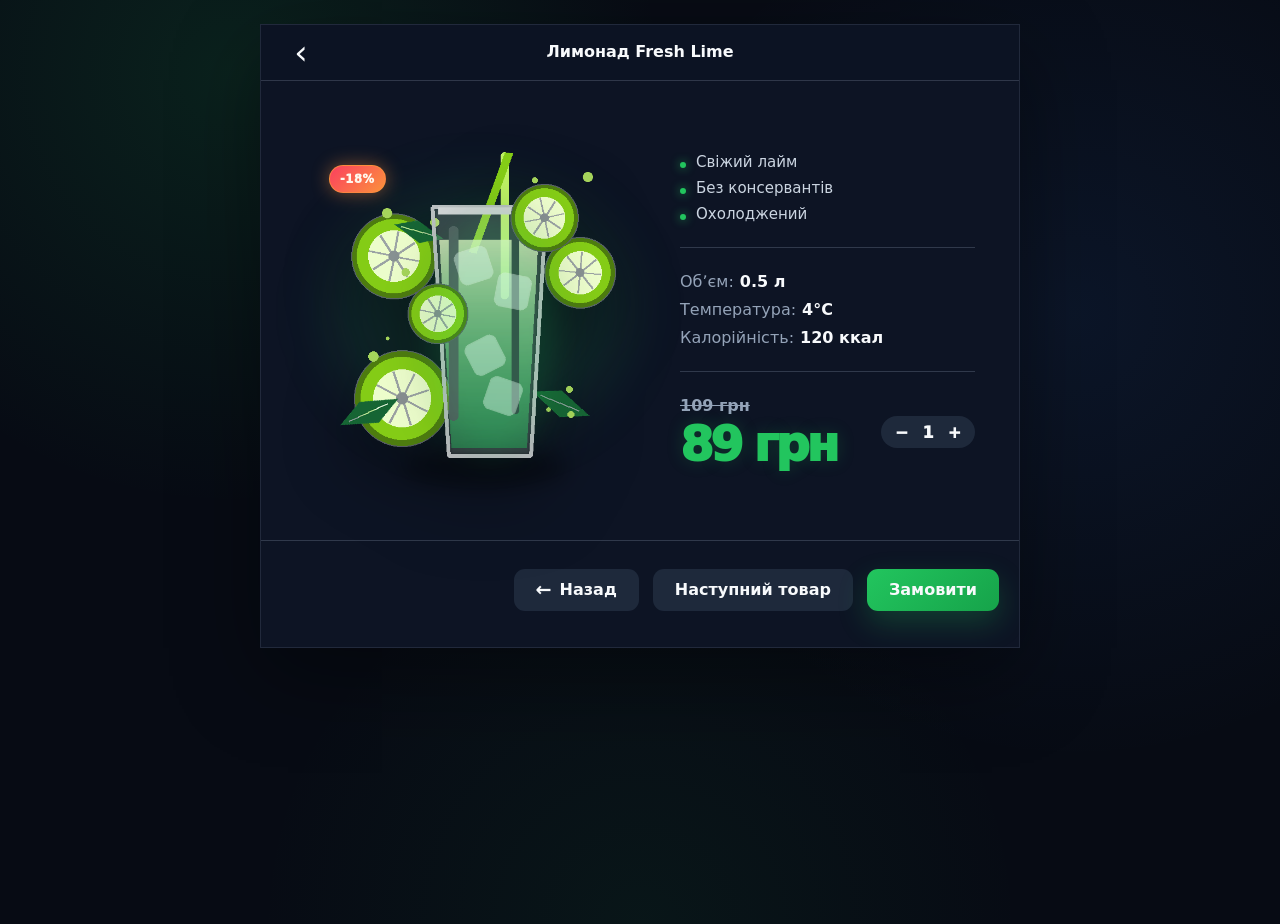
==== cart.html @ 0aabecd1 "[main] chenge struct" ====
<!DOCTYPE html>
<html lang="uk">
<head>
  <meta charset="UTF-8" />
  <meta name="viewport" content="width=device-width, initial-scale=1.0" />
  <title>DrinkUp — товар</title>
  <link rel="stylesheet" href="style.css" />
  <script src="script.js" defer></script>
</head>
<body data-page="product">
  <div class="app-frame product-frame">
    <header class="top-panel">
      <a class="icon-back" href="catalog.html" aria-label="Повернутися до каталогу">‹</a>
      <strong id="productTitle">Лимонад Fresh Lime</strong>
    </header>

    <main class="product-main">
      <section class="product-content">
        <div class="product-visual" id="productVisual" aria-label="Зображення напою"></div>

        <div class="product-info">
          <ul class="feature-list" id="featureList"></ul>

          <div class="separator"></div>

          <dl class="details-list" id="detailsList"></dl>

          <div class="separator"></div>

          <div class="product-buy-row">
            <div class="product-price-box" id="productPriceBox">
              <p class="price" id="productPrice">89 грн</p>
            </div>

            <div class="quantity" aria-label="Кількість товару">
              <button class="quantity-btn" type="button" data-qty="minus" aria-label="Зменшити кількість">−</button>
              <span id="quantityValue">1</span>
              <button class="quantity-btn" type="button" data-qty="plus" aria-label="Збільшити кількість">+</button>
            </div>
          </div>
        </div>
      </section>
    </main>

    <footer class="bottom-actions">
      <a class="btn btn-secondary" href="catalog.html"><span class="arrow-left">←</span> Назад</a>
      <button class="btn btn-secondary" type="button" id="nextProductBtn">Наступний товар</button>
      <button class="btn btn-primary" type="button" id="orderBtn">Замовити</button>
    </footer>
  </div>
</body>
</html>
---- style.css ----
/* =========================================================
   DrinkUp UI
   HTML5 + CSS3 + Vanilla JS
   Темна тема з неоново-зеленими акцентами
   ========================================================= */

:root {
  --bg: #0d1424;
  --bg-deep: #070b14;
  --panel: #0f172a;
  --panel-2: #101a2e;
  --panel-soft: #1e293b;
  --panel-muted: #263241;
  --line: rgba(148, 163, 184, 0.26);
  --line-strong: rgba(203, 213, 225, 0.38);
  --text: #f8fafc;
  --muted: #cbd5e1;
  --muted-2: #94a3b8;
  --green: #22c55e;
  --green-dark: #16a34a;
  --green-soft: rgba(34, 197, 94, 0.18);
  --orange: #fb923c;
  --red: #fb3f5f;
  --danger: #fb7185;
  --shadow: 0 28px 80px rgba(0, 0, 0, 0.38);
  --radius-sm: 10px;
  --radius-md: 14px;
  --radius-lg: 22px;
}

* {
  box-sizing: border-box;
}

html {
  scroll-behavior: smooth;
}

body {
  margin: 0;
  min-height: 100vh;
  color: var(--text);
  font-family: Inter, ui-sans-serif, system-ui, -apple-system, BlinkMacSystemFont, "Segoe UI", sans-serif;
  background:
    radial-gradient(circle at 18% 8%, rgba(34, 197, 94, 0.12), transparent 27rem),
    radial-gradient(circle at 84% 34%, rgba(59, 130, 246, 0.09), transparent 28rem),
    radial-gradient(circle at 50% 100%, rgba(34, 197, 94, 0.06), transparent 24rem),
    var(--bg-deep);
}

body.modal-open {
  overflow: hidden;
}

a {
  color: inherit;
  text-decoration: none;
}

button,
input {
  font: inherit;
}

button,
a,
input,
label {
  -webkit-tap-highlight-color: transparent;
}

button {
  cursor: pointer;
}

.app-frame {
  width: min(100%, 860px);
  min-height: 100vh;
  margin: 0 auto;
  overflow: hidden;
  background: var(--bg);
  box-shadow: var(--shadow);
}

.product-frame,
.checkout-frame {
  width: min(100%, 760px);
  display: flex;
  flex-direction: column;
}

.catalog-frame {
  width: min(100%, 1060px);
}

/* =========================================================
   Header / Navigation
   ========================================================= */

.site-header,
.top-panel {
  min-height: 56px;
  display: flex;
  align-items: center;
  border-bottom: 1px solid var(--line);
  background: rgba(13, 20, 36, 0.94);
  backdrop-filter: blur(14px);
}

.site-header {
  position: sticky;
  top: 0;
  z-index: 20;
  justify-content: space-between;
  padding: 0 28px;
}

.logo {
  display: inline-flex;
  align-items: center;
  gap: 7px;
  font-weight: 900;
  letter-spacing: -0.04em;
}

.logo-mark {
  width: 10px;
  height: 10px;
  border-radius: 3px;
  background: var(--green);
  box-shadow: 0 0 16px rgba(34, 197, 94, 0.95);
}

.site-nav {
  display: flex;
  align-items: center;
  gap: 32px;
  color: var(--muted);
  font-size: 0.9rem;
}

.site-nav a {
  position: relative;
  transition: color 0.2s ease;
}

.site-nav a::after {
  content: "";
  position: absolute;
  left: 0;
  right: 0;
  bottom: -8px;
  height: 2px;
  transform: scaleX(0);
  transform-origin: center;
  border-radius: 999px;
  background: var(--green);
  box-shadow: 0 0 12px rgba(34, 197, 94, 0.8);
  transition: transform 0.2s ease;
}

.site-nav a:hover,
.site-nav a.is-active {
  color: var(--text);
}

.site-nav a:hover::after,
.site-nav a.is-active::after {
  transform: scaleX(1);
}

.burger {
  width: 36px;
  height: 36px;
  display: none;
  flex-direction: column;
  align-items: center;
  justify-content: center;
  gap: 5px;
  padding: 0;
  border: 0;
  color: var(--text);
  background: transparent;
}

.burger span {
  width: 21px;
  height: 2px;
  border-radius: 999px;
  background: var(--text);
}

.top-panel {
  position: relative;
  justify-content: center;
  padding: 0 62px;
}

.top-panel strong {
  overflow: hidden;
  max-width: 100%;
  font-size: 1rem;
  line-height: 1.3;
  text-align: center;
  text-overflow: ellipsis;
  white-space: nowrap;
}

.icon-back {
  position: absolute;
  left: 22px;
  top: 50%;
  width: 36px;
  height: 36px;
  display: grid;
  place-items: center;
  transform: translateY(-50%);
  border-radius: var(--radius-sm);
  color: var(--text);
  font-size: 2.1rem;
  line-height: 1;
  transition: color 0.2s ease, background 0.2s ease;
}

.icon-back:hover {
  color: var(--green);
  background: var(--panel-soft);
}

.back-inline {
  display: inline-flex;
  align-items: center;
  margin-bottom: 18px;
  color: var(--muted);
  font-weight: 800;
  transition: color 0.2s ease;
}

.back-inline:hover {
  color: var(--green);
}

/* =========================================================
   Buttons
   ========================================================= */

.btn {
  min-height: 42px;
  display: inline-flex;
  align-items: center;
  justify-content: center;
  gap: 8px;
  padding: 0 22px;
  border: 0;
  border-radius: 11px;
  font-weight: 900;
  line-height: 1;
  transition: transform 0.2s ease, box-shadow 0.2s ease, background 0.2s ease;
}

.btn:hover {
  transform: translateY(-1px);
}

.btn-primary {
  color: #f8fafc;
  background: linear-gradient(135deg, var(--green), var(--green-dark));
  box-shadow: 0 12px 30px rgba(34, 197, 94, 0.24);
}

.btn-primary:hover {
  box-shadow: 0 16px 38px rgba(34, 197, 94, 0.36);
}

.btn-secondary {
  color: var(--text);
  background: var(--panel-soft);
}

.btn-secondary:hover {
  background: #2b384a;
}

.arrow-left {
  font-size: 1.2rem;
}

/* =========================================================
   Home
   ========================================================= */

.hero {
  position: relative;
  min-height: 440px;
  display: grid;
  grid-template-columns: minmax(0, 1fr) minmax(250px, 0.95fr);
  align-items: center;
  gap: 12px;
  padding: 58px 44px 38px;
  overflow: hidden;
}

.hero::before,
.hero::after {
  content: "";
  position: absolute;
  border-radius: 50%;
  pointer-events: none;
}

.hero::before {
  right: 52px;
  top: 62px;
  width: 180px;
  height: 180px;
  background: rgba(34, 197, 94, 0.09);
  filter: blur(20px);
}

.hero::after {
  right: -120px;
  bottom: -110px;
  width: 380px;
  height: 230px;
  background: rgba(34, 197, 94, 0.08);
  filter: blur(10px);
}

.hero-copy {
  position: relative;
  z-index: 2;
}

.eyebrow,
.section-kicker {
  display: block;
  margin: 0 0 9px;
  color: var(--green);
  font-size: 0.78rem;
  font-weight: 900;
  letter-spacing: 0.08em;
  text-transform: uppercase;
}

.hero h1,
.catalog-hero h1 {
  margin: 0;
  font-size: clamp(2.2rem, 8vw, 3.55rem);
  line-height: 0.96;
  letter-spacing: -0.08em;
}

.hero h1 {
  max-width: 360px;
}

.hero-text,
.catalog-hero-text {
  color: var(--muted);
  line-height: 1.42;
}

.hero-text {
  max-width: 290px;
  margin: 20px 0 28px;
  font-size: 1.08rem;
}

.hero-actions {
  display: flex;
  align-items: center;
  gap: 12px;
  flex-wrap: wrap;
}

.hero-visual,
.product-visual,
.catalog-card-image {
  position: relative;
  isolation: isolate;
}

.hero-visual {
  min-height: 328px;
}

.drink-png {
  position: absolute;
  z-index: 2;
  display: block;
  object-fit: contain;
  user-select: none;
  pointer-events: none;
  filter: drop-shadow(0 26px 34px rgba(0, 0, 0, 0.4));
}

.hero-drink {
  left: 50%;
  top: 50%;
  width: min(116%, 450px);
  height: min(116%, 450px);
  transform: translate(-50%, -50%);
}

.benefits {
  display: grid;
  grid-template-columns: repeat(3, 1fr);
  border-top: 1px solid var(--line);
  border-bottom: 1px solid var(--line);
}

.benefit-card {
  min-height: 122px;
  display: grid;
  place-items: center;
  align-content: center;
  gap: 9px;
  padding: 18px 12px;
  text-align: center;
}

.benefit-card + .benefit-card {
  border-left: 1px solid var(--line);
}

.benefit-icon {
  display: grid;
  place-items: center;
  width: 42px;
  height: 42px;
  color: var(--green);
  font-size: 1.65rem;
  filter: drop-shadow(0 0 9px rgba(34, 197, 94, 0.35));
}

.benefit-card h2 {
  margin: 0;
  font-size: 0.96rem;
  font-weight: 700;
}

.mini-catalog,
.catalog-section {
  padding: 36px 28px 24px;
}

.section-heading {
  display: flex;
  align-items: flex-end;
  justify-content: space-between;
  gap: 20px;
  margin-bottom: 20px;
}

.section-heading h2 {
  margin: 0;
  font-size: 1.55rem;
  letter-spacing: -0.04em;
}

.section-link {
  color: var(--muted);
  font-weight: 900;
  transition: color 0.2s ease;
}

.section-link:hover {
  color: var(--green);
}

.footer {
  display: flex;
  align-items: flex-end;
  justify-content: space-between;
  gap: 20px;
  padding: 34px 28px 42px;
}

.footer address {
  display: grid;
  gap: 12px;
  color: var(--muted);
  font-style: normal;
  font-size: 0.92rem;
}

.footer address a,
.footer address span {
  position: relative;
  padding-left: 25px;
}

.footer address a:nth-child(1)::before,
.footer address a:nth-child(2)::before,
.footer address span::before {
  position: absolute;
  left: 0;
  top: 0;
  color: var(--green);
}

.footer address a:nth-child(1)::before {
  content: "☎";
}

.footer address a:nth-child(2)::before {
  content: "✉";
}

.footer address span::before {
  content: "⌖";
}

.socials {
  display: flex;
  gap: 9px;
}

.socials a {
  width: 29px;
  height: 29px;
  display: grid;
  place-items: center;
  border-radius: 50%;
  color: #fff;
  font-size: 0.82rem;
  font-weight: 900;
  background: linear-gradient(135deg, #38bdf8, #2563eb);
}

.socials a:nth-child(2) {
  background: linear-gradient(135deg, #60a5fa, #0284c7);
}

.socials a:nth-child(3) {
  background: linear-gradient(135deg, #f97316, #db2777);
}

/* =========================================================
   Catalog
   ========================================================= */

.catalog-main {
  padding-bottom: 30px;
}

.catalog-hero {
  display: grid;
  grid-template-columns: minmax(0, 1fr) 150px;
  align-items: end;
  gap: 24px;
  padding: 44px 32px 30px;
  border-bottom: 1px solid var(--line);
  background:
    radial-gradient(circle at 86% 16%, rgba(34, 197, 94, 0.12), transparent 18rem),
    linear-gradient(180deg, rgba(15, 23, 42, 0.22), rgba(13, 20, 36, 0));
}

.catalog-hero h1 {
  max-width: 620px;
}

.catalog-hero-text {
  max-width: 540px;
  margin: 18px 0 0;
}

.catalog-counter {
  min-height: 116px;
  display: grid;
  place-items: center;
  align-content: center;
  padding: 18px;
  border: 1px solid rgba(34, 197, 94, 0.32);
  border-radius: var(--radius-lg);
  background: linear-gradient(180deg, rgba(34, 197, 94, 0.13), rgba(30, 41, 59, 0.38));
  box-shadow: 0 0 34px rgba(34, 197, 94, 0.08);
}

.catalog-counter span {
  color: var(--green);
  font-size: 2.7rem;
  font-weight: 950;
  line-height: 1;
  letter-spacing: -0.07em;
}

.catalog-counter small {
  color: var(--muted);
  font-weight: 800;
}

.filter-panel {
  display: flex;
  gap: 10px;
  padding: 22px 32px 0;
  overflow-x: auto;
  scrollbar-width: thin;
}

.filter-chip {
  min-height: 38px;
  padding: 0 16px;
  border: 1px solid rgba(148, 163, 184, 0.22);
  border-radius: 999px;
  color: var(--muted);
  background: var(--panel-soft);
  white-space: nowrap;
  transition: color 0.2s ease, border-color 0.2s ease, background 0.2s ease, box-shadow 0.2s ease;
}

.filter-chip:hover,
.filter-chip.is-active {
  color: var(--text);
  border-color: rgba(34, 197, 94, 0.62);
  background: rgba(34, 197, 94, 0.15);
  box-shadow: 0 0 0 4px rgba(34, 197, 94, 0.06);
}

.catalog-heading {
  margin-top: 8px;
}

.catalog-grid {
  display: grid;
  grid-template-columns: repeat(3, minmax(0, 1fr));
  gap: 16px;
}

.catalog-grid.full {
  grid-template-columns: repeat(4, minmax(0, 1fr));
}

.product-card {
  position: relative;
  min-height: 292px;
  display: flex;
  flex-direction: column;
  overflow: hidden;
  border: 1px solid var(--line);
  border-radius: 20px;
  background:
    radial-gradient(circle at 50% 10%, rgba(34, 197, 94, 0.1), transparent 7rem),
    linear-gradient(180deg, rgba(30, 41, 59, 0.78), rgba(15, 23, 42, 0.7));
  transition: transform 0.2s ease, border-color 0.2s ease, box-shadow 0.2s ease;
}

.product-card:hover {
  transform: translateY(-3px);
  border-color: rgba(34, 197, 94, 0.42);
  box-shadow: 0 18px 40px rgba(0, 0, 0, 0.2), 0 0 24px rgba(34, 197, 94, 0.08);
}

.product-card-image {
  min-height: 142px;
  margin: 10px 10px 0;
  border-radius: 18px;
  background:
    radial-gradient(circle at 50% 45%, rgba(255, 255, 255, 0.11), transparent 4.5rem),
    rgba(13, 20, 36, 0.42);
}

.product-card-image img {
  position: absolute;
  left: 50%;
  top: 50%;
  width: 138px;
  height: 138px;
  object-fit: contain;
  transform: translate(-50%, -50%);
  filter: drop-shadow(0 16px 22px rgba(0, 0, 0, 0.4));
}

.product-card-body {
  flex: 1;
  display: flex;
  flex-direction: column;
  justify-content: space-between;
  gap: 14px;
  padding: 14px;
}

.product-card h3 {
  margin: 0 0 5px;
  font-size: 1rem;
  line-height: 1.18;
  letter-spacing: -0.02em;
}

.product-card p {
  margin: 0;
  color: var(--muted-2);
  font-size: 0.84rem;
  line-height: 1.35;
}

.product-meta-row,
.product-card-footer,
.price-stack,
.old-new-price {
  display: flex;
  align-items: center;
}

.product-meta-row {
  justify-content: space-between;
  gap: 10px;
  margin-top: 10px;
}

.category-pill {
  padding: 5px 9px;
  border: 1px solid rgba(148, 163, 184, 0.22);
  border-radius: 999px;
  color: var(--muted);
  font-size: 0.72rem;
  font-weight: 800;
  background: rgba(15, 23, 42, 0.58);
}

.product-card-footer {
  justify-content: space-between;
  gap: 12px;
}

.price-stack {
  min-height: 38px;
  flex-direction: column;
  align-items: flex-start;
  justify-content: center;
  gap: 2px;
}

.catalog-price {
  color: var(--green);
  font-size: 1.15rem;
  font-weight: 950;
  line-height: 1;
  letter-spacing: -0.04em;
}

.old-price {
  color: var(--muted-2);
  font-size: 0.78rem;
  font-weight: 800;
  text-decoration: line-through;
  opacity: 0.78;
}

.card-action {
  width: 38px;
  height: 38px;
  display: grid;
  place-items: center;
  flex: 0 0 auto;
  border-radius: 12px;
  color: var(--text);
  font-size: 1.2rem;
  font-weight: 900;
  background: linear-gradient(135deg, var(--green), var(--green-dark));
  box-shadow: 0 10px 24px rgba(34, 197, 94, 0.2);
}

.discount-badge {
  position: absolute;
  top: 14px;
  left: 14px;
  z-index: 3;
  min-height: 28px;
  display: inline-flex;
  align-items: center;
  justify-content: center;
  padding: 0 10px;
  border: 1px solid rgba(251, 146, 60, 0.78);
  border-radius: 999px;
  color: #fff7ed;
  font-size: 0.72rem;
  font-weight: 950;
  letter-spacing: 0.05em;
  background: linear-gradient(135deg, var(--red), var(--orange));
  box-shadow: 0 0 18px rgba(251, 146, 60, 0.45);
}

.empty-message {
  margin: 18px 0 0;
  padding: 18px;
  border: 1px solid var(--line);
  border-radius: var(--radius-md);
  color: var(--muted);
  background: rgba(15, 23, 42, 0.55);
}

/* =========================================================
   Product page
   ========================================================= */

.product-main {
  flex: 1;
  display: flex;
  flex-direction: column;
}

.product-content {
  min-height: 460px;
  display: grid;
  grid-template-columns: minmax(260px, 1fr) minmax(230px, 0.85fr);
  gap: 28px;
  align-items: center;
  padding: 34px 44px;
  border-bottom: 1px solid var(--line);
}

.product-visual {
  min-height: 340px;
}

.product-visual::before {
  content: "";
  position: absolute;
  inset: 44px 24px;
  border-radius: 50%;
  background: rgba(34, 197, 94, 0.12);
  filter: blur(28px);
}

.product-drink {
  left: 50%;
  top: 50%;
  width: min(116%, 470px);
  height: min(116%, 470px);
  transform: translate(-50%, -50%);
}

.product-discount-badge {
  position: absolute;
  left: 24px;
  top: 24px;
  z-index: 5;
}

.product-info {
  align-self: stretch;
  display: flex;
  flex-direction: column;
  justify-content: center;
}

.feature-list {
  display: grid;
  gap: 8px;
  margin: 0;
  padding: 0;
  color: var(--muted);
  list-style: none;
}

.feature-list li {
  position: relative;
  padding-left: 16px;
  font-size: 0.94rem;
}

.feature-list li::before {
  content: "";
  position: absolute;
  left: 0;
  top: 0.58em;
  width: 6px;
  height: 6px;
  border-radius: 50%;
  background: var(--green);
  box-shadow: 0 0 10px rgba(34, 197, 94, 0.8);
}

.separator {
  width: 100%;
  height: 1px;
  margin: 24px 0;
  background: var(--line);
}

.details-list {
  display: grid;
  gap: 9px;
  margin: 0;
  color: var(--muted);
}

.details-list div {
  display: flex;
  gap: 6px;
}

.details-list dt,
.details-list dd {
  margin: 0;
}

.details-list dt {
  color: var(--muted-2);
}

.details-list dd {
  color: var(--text);
  font-weight: 900;
}

.product-buy-row,
.summary-row,
.total-row {
  display: flex;
  align-items: center;
  justify-content: space-between;
  gap: 16px;
}

.product-price-box {
  display: grid;
  gap: 5px;
}

.product-old-price {
  color: var(--muted-2);
  font-size: 1rem;
  font-weight: 800;
  text-decoration: line-through;
}

.price {
  margin: 0;
  color: var(--text);
  font-size: clamp(2.05rem, 7vw, 3rem);
  font-weight: 950;
  line-height: 1;
  letter-spacing: -0.07em;
}

.price.is-discounted {
  color: var(--green);
  text-shadow: 0 0 18px rgba(34, 197, 94, 0.18);
}

.quantity {
  min-width: 94px;
  height: 32px;
  display: inline-flex;
  align-items: center;
  justify-content: center;
  gap: 10px;
  padding: 0 8px;
  border-radius: 999px;
  color: var(--text);
  background: var(--panel-soft);
  font-weight: 950;
}

.quantity.small {
  min-width: 86px;
  height: 28px;
  font-size: 0.88rem;
}

.quantity-btn {
  width: 22px;
  height: 22px;
  display: grid;
  place-items: center;
  padding: 0;
  border: 0;
  border-radius: 50%;
  color: var(--text);
  background: transparent;
}

.quantity-btn:hover {
  color: var(--green);
  background: rgba(255, 255, 255, 0.08);
}

.bottom-actions {
  display: flex;
  justify-content: flex-end;
  gap: 14px;
  padding: 28px 20px 36px;
}

/* =========================================================
   Checkout
   ========================================================= */

.checkout-main {
  flex: 1;
  padding: 32px 44px 42px;
}

.order-summary {
  display: grid;
  gap: 16px;
  margin-bottom: 30px;
  padding: 18px;
  border: 1px solid var(--line);
  border-radius: 18px;
  background: rgba(15, 23, 42, 0.56);
}

.muted {
  color: var(--muted-2);
}

.total-row {
  padding-top: 14px;
  border-top: 1px solid var(--line);
  color: var(--muted);
}

.total-row strong {
  color: var(--text);
  font-size: 1.45rem;
}

.checkout-form {
  display: grid;
  gap: 16px;
}

.field {
  display: grid;
  gap: 7px;
  color: var(--muted);
  font-size: 0.92rem;
}

.field input {
  width: 100%;
  height: 44px;
  padding: 0 14px;
  border: 1px solid rgba(203, 213, 225, 0.25);
  border-radius: 11px;
  outline: 0;
  color: var(--text);
  background: var(--panel-soft);
  transition: border-color 0.2s ease, box-shadow 0.2s ease;
}

.field input:focus {
  border-color: rgba(34, 197, 94, 0.72);
  box-shadow: 0 0 0 4px var(--green-soft);
}

.field input.invalid {
  border-color: var(--danger);
  box-shadow: 0 0 0 4px rgba(251, 113, 133, 0.13);
}

.field-error {
  min-height: 16px;
  color: var(--danger);
  font-size: 0.78rem;
}

.payment-fieldset {
  display: grid;
  gap: 10px;
  margin: 12px 0 20px;
  padding: 0;
  border: 0;
  color: var(--muted);
}

.payment-fieldset legend {
  margin-bottom: 8px;
  color: var(--text);
  font-weight: 800;
}

.radio-row {
  display: flex;
  align-items: center;
  gap: 10px;
  cursor: pointer;
}

.radio-row input {
  width: 15px;
  height: 15px;
  accent-color: var(--green);
}

.form-actions {
  display: flex;
  align-items: center;
  justify-content: space-between;
  gap: 16px;
  flex-wrap: wrap;
}

/* =========================================================
   Modal
   ========================================================= */

.modal {
  position: fixed;
  inset: 0;
  z-index: 60;
  display: none;
  place-items: center;
  padding: 20px;
}

.modal.is-open {
  display: grid;
}

.modal-backdrop {
  position: absolute;
  inset: 0;
  background: rgba(2, 6, 23, 0.76);
  backdrop-filter: blur(10px);
}

.modal-card {
  position: relative;
  z-index: 1;
  width: min(100%, 400px);
  display: grid;
  justify-items: center;
  gap: 14px;
  padding: 34px 26px 28px;
  border: 1px solid rgba(34, 197, 94, 0.35);
  border-radius: 24px;
  text-align: center;
  background: linear-gradient(180deg, #101a2e, #0d1424);
  box-shadow: var(--shadow), 0 0 40px rgba(34, 197, 94, 0.14);
}

.modal-icon {
  width: 64px;
  height: 64px;
  display: grid;
  place-items: center;
  border-radius: 50%;
  color: var(--text);
  font-size: 2rem;
  font-weight: 950;
  background: linear-gradient(135deg, var(--green), var(--green-dark));
  box-shadow: 0 0 32px rgba(34, 197, 94, 0.36);
}

.modal-card h2 {
  margin: 0;
  font-size: 1.55rem;
}

.modal-card p {
  margin: 0 0 8px;
  color: var(--muted);
  line-height: 1.45;
}

/* =========================================================
   Responsive
   ========================================================= */

@media (min-width: 1020px) {
  .app-frame {
    min-height: auto;
    margin-top: 24px;
    margin-bottom: 24px;
    border: 1px solid rgba(148, 163, 184, 0.15);
  }
}

@media (max-width: 980px) {
  .catalog-grid.full {
    grid-template-columns: repeat(3, minmax(0, 1fr));
  }
}

@media (max-width: 760px) {
  .app-frame {
    width: 100%;
  }

  .site-header {
    padding: 0 18px;
  }

  .burger {
    display: inline-flex;
  }

  .site-nav {
    position: absolute;
    top: 56px;
    left: 12px;
    right: 12px;
    display: none;
    flex-direction: column;
    align-items: stretch;
    gap: 0;
    padding: 10px;
    border: 1px solid var(--line);
    border-radius: 16px;
    background: #101a2e;
    box-shadow: var(--shadow);
  }

  .site-nav.is-open {
    display: flex;
  }

  .site-nav a {
    padding: 13px 12px;
    border-radius: 11px;
  }

  .site-nav a::after {
    display: none;
  }

  .site-nav a:hover,
  .site-nav a.is-active {
    color: var(--green);
    background: var(--panel-soft);
  }

  .hero {
    min-height: auto;
    grid-template-columns: 1fr;
    padding: 40px 24px 28px;
  }

  .hero-visual {
    min-height: 292px;
    margin-top: 14px;
  }

  .benefits {
    grid-template-columns: 1fr;
  }

  .benefit-card + .benefit-card {
    border-top: 1px solid var(--line);
    border-left: 0;
  }

  .catalog-grid,
  .catalog-grid.full {
    grid-template-columns: repeat(2, minmax(0, 1fr));
  }

  .catalog-hero {
    grid-template-columns: 1fr;
    padding: 34px 22px 26px;
  }

  .catalog-counter {
    width: min(100%, 190px);
    min-height: 96px;
  }

  .filter-panel {
    padding-left: 22px;
    padding-right: 22px;
  }

  .mini-catalog,
  .catalog-section {
    padding-left: 22px;
    padding-right: 22px;
  }

  .footer {
    align-items: flex-start;
    flex-direction: column;
  }

  .product-content {
    grid-template-columns: 1fr;
    gap: 12px;
    padding: 26px 24px;
  }

  .product-visual {
    min-height: 300px;
  }

  .bottom-actions {
    flex-direction: column;
    padding: 22px 20px 28px;
  }

  .bottom-actions .btn,
  .form-actions .btn {
    width: 100%;
  }

  .checkout-main {
    padding: 26px 20px 34px;
  }

  .form-actions {
    flex-direction: column;
  }
}

@media (max-width: 520px) {
  .hero h1,
  .catalog-hero h1 {
    max-width: 320px;
  }

  .hero-actions {
    align-items: stretch;
    flex-direction: column;
  }

  .hero-actions .btn {
    width: 100%;
  }

  .section-heading {
    align-items: flex-start;
    flex-direction: column;
    gap: 10px;
  }

  .catalog-grid,
  .catalog-grid.full {
    grid-template-columns: 1fr;
  }

  .product-card {
    min-height: 270px;
  }

  .product-card-image {
    min-height: 150px;
  }

  .product-buy-row,
  .summary-row,
  .total-row {
    align-items: flex-start;
    flex-direction: column;
  }
}

@media (max-width: 420px) {
  .hero-visual {
    transform: scale(0.92);
    transform-origin: center top;
    margin-bottom: -20px;
  }

  .product-visual {
    transform: scale(0.92);
    transform-origin: center;
  }

  .top-panel {
    padding-left: 54px;
    padding-right: 20px;
  }
}
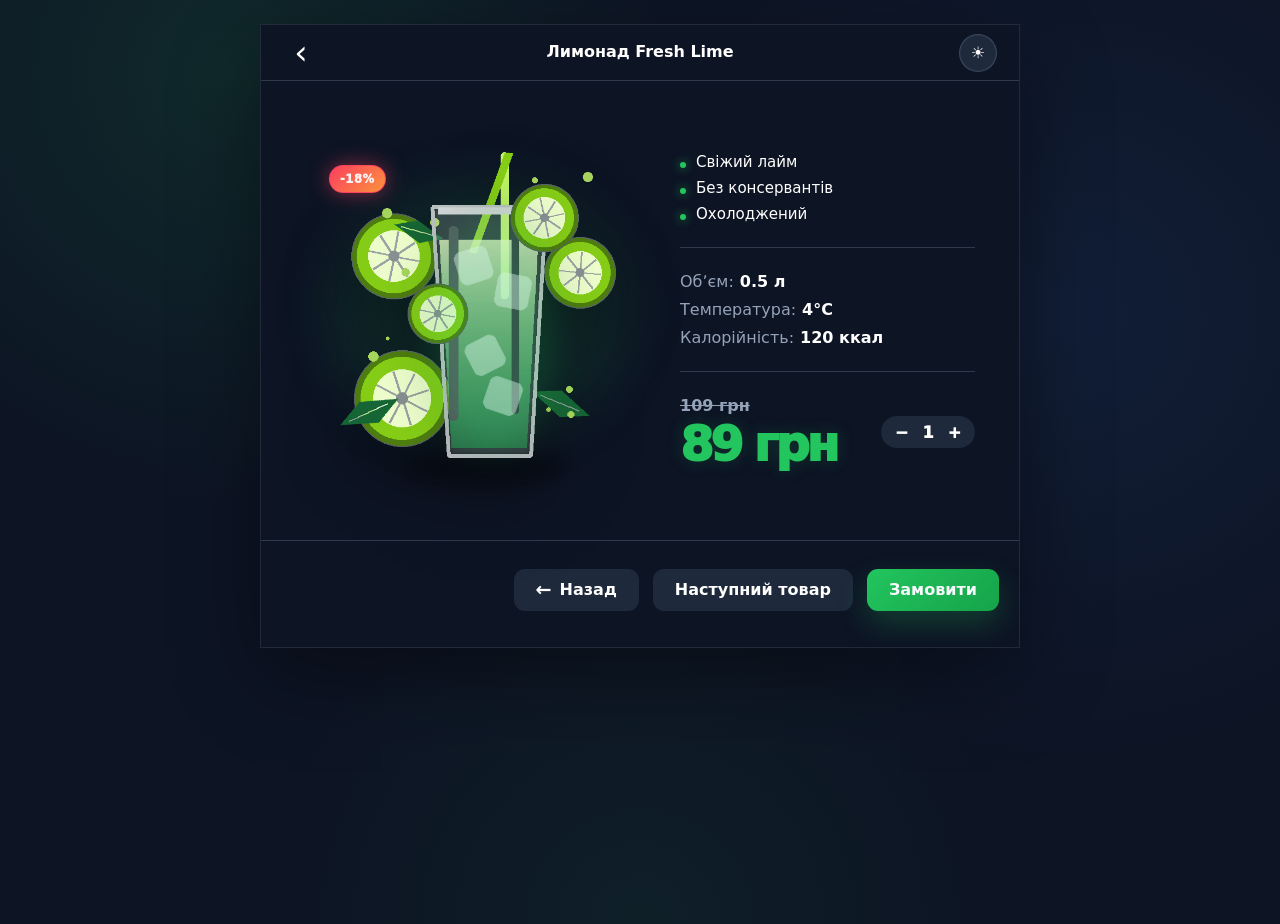
==== commit 9545b781: "add white theme, sort, find and fix bugs" ====
--- a/cart.html
+++ b/cart.html
@@ -1,52 +1,90 @@
-<!DOCTYPE html>
+<!doctype html>
 <html lang="uk">
-<head>
-  <meta charset="UTF-8" />
-  <meta name="viewport" content="width=device-width, initial-scale=1.0" />
-  <title>DrinkUp — товар</title>
-  <link rel="stylesheet" href="style.css" />
-  <script src="script.js" defer></script>
-</head>
-<body data-page="product">
-  <div class="app-frame product-frame">
-    <header class="top-panel">
-      <a class="icon-back" href="catalog.html" aria-label="Повернутися до каталогу">‹</a>
-      <strong id="productTitle">Лимонад Fresh Lime</strong>
-    </header>
+  <head>
+    <meta charset="UTF-8" />
+    <meta name="viewport" content="width=device-width, initial-scale=1.0" />
+    <title>DrinkUp — товар</title>
+    <link rel="stylesheet" href="style.css" />
+    <script src="script.js" defer></script>
+  </head>
+  <body data-page="product">
+    <div class="app-frame product-frame">
+      <header class="top-panel">
+        <a
+          class="icon-back"
+          href="catalog.html"
+          aria-label="Повернутися до каталогу"
+          >‹</a
+        >
+        <strong id="productTitle">Лимонад Fresh Lime</strong>
+        <button
+          class="theme-toggle top-theme-toggle"
+          type="button"
+          data-theme-toggle
+          aria-label="Перемкнути тему"
+          title="Перемкнути тему"
+        >
+          <span data-theme-icon aria-hidden="true">☀️</span>
+        </button>
+      </header>
 
-    <main class="product-main">
-      <section class="product-content">
-        <div class="product-visual" id="productVisual" aria-label="Зображення напою"></div>
+      <main class="product-main">
+        <section class="product-content">
+          <div
+            class="product-visual"
+            id="productVisual"
+            aria-label="Зображення напою"
+          ></div>
 
-        <div class="product-info">
-          <ul class="feature-list" id="featureList"></ul>
+          <div class="product-info">
+            <ul class="feature-list" id="featureList"></ul>
 
-          <div class="separator"></div>
+            <div class="separator"></div>
 
-          <dl class="details-list" id="detailsList"></dl>
+            <dl class="details-list" id="detailsList"></dl>
 
-          <div class="separator"></div>
+            <div class="separator"></div>
 
-          <div class="product-buy-row">
-            <div class="product-price-box" id="productPriceBox">
-              <p class="price" id="productPrice">89 грн</p>
-            </div>
+            <div class="product-buy-row">
+              <div class="product-price-box" id="productPriceBox">
+                <p class="price" id="productPrice">89 грн</p>
+              </div>
 
-            <div class="quantity" aria-label="Кількість товару">
-              <button class="quantity-btn" type="button" data-qty="minus" aria-label="Зменшити кількість">−</button>
-              <span id="quantityValue">1</span>
-              <button class="quantity-btn" type="button" data-qty="plus" aria-label="Збільшити кількість">+</button>
+              <div class="quantity" aria-label="Кількість товару">
+                <button
+                  class="quantity-btn"
+                  type="button"
+                  data-qty="minus"
+                  aria-label="Зменшити кількість"
+                >
+                  −
+                </button>
+                <span id="quantityValue">1</span>
+                <button
+                  class="quantity-btn"
+                  type="button"
+                  data-qty="plus"
+                  aria-label="Збільшити кількість"
+                >
+                  +
+                </button>
+              </div>
             </div>
           </div>
-        </div>
-      </section>
-    </main>
+        </section>
+      </main>
 
-    <footer class="bottom-actions">
-      <a class="btn btn-secondary" href="catalog.html"><span class="arrow-left">←</span> Назад</a>
-      <button class="btn btn-secondary" type="button" id="nextProductBtn">Наступний товар</button>
-      <button class="btn btn-primary" type="button" id="orderBtn">Замовити</button>
-    </footer>
-  </div>
-</body>
+      <footer class="bottom-actions">
+        <a class="btn btn-secondary" href="catalog.html"
+          ><span class="arrow-left">←</span> Назад</a
+        >
+        <button class="btn btn-secondary" type="button" id="nextProductBtn">
+          Наступний товар
+        </button>
+        <button class="btn btn-primary" type="button" id="orderBtn">
+          Замовити
+        </button>
+      </footer>
+    </div>
+  </body>
 </html>
--- a/style.css
+++ b/style.css
@@ -1,31 +1,75 @@
-/* =========================================================
-   DrinkUp UI
-   HTML5 + CSS3 + Vanilla JS
-   Темна тема з неоново-зеленими акцентами
-   ========================================================= */
-
 :root {
-  --bg: #0d1424;
-  --bg-deep: #070b14;
-  --panel: #0f172a;
-  --panel-2: #101a2e;
-  --panel-soft: #1e293b;
-  --panel-muted: #263241;
+  --bg-main: #0d1424;
+  --bg-card: #1e293b;
+  --bg-header: #0d1424;
+  --text-primary: #ffffff;
+  --text-secondary: #94a3b8;
+  --text-muted: #64748b;
+  --accent-green: #22c55e;
+  --btn-secondary: #1e293b;
+
+  --green-dark: #16a34a;
+  --orange: #fb923c;
+  --cyan: #38bdf8;
+  --red: #fb3f5f;
+  --danger: #fb7185;
   --line: rgba(148, 163, 184, 0.26);
   --line-strong: rgba(203, 213, 225, 0.38);
-  --text: #f8fafc;
-  --muted: #cbd5e1;
-  --muted-2: #94a3b8;
-  --green: #22c55e;
-  --green-dark: #16a34a;
   --green-soft: rgba(34, 197, 94, 0.18);
-  --orange: #fb923c;
-  --red: #fb3f5f;
-  --danger: #fb7185;
   --shadow: 0 28px 80px rgba(0, 0, 0, 0.38);
   --radius-sm: 10px;
   --radius-md: 14px;
   --radius-lg: 22px;
+
+  --bg-color: var(--bg-main);
+  --page-bg: var(--bg-main);
+  --card-bg: var(--bg-card);
+  --text-color: var(--text-primary);
+  --muted-color: var(--text-secondary);
+  --input-bg: var(--btn-secondary);
+  --header-bg: var(--bg-header);
+  --bg: var(--bg-main);
+  --bg-deep: var(--bg-main);
+  --panel: var(--bg-card);
+  --panel-2: var(--bg-card);
+  --panel-soft: var(--btn-secondary);
+  --panel-muted: var(--text-muted);
+  --text: var(--text-primary);
+  --muted: var(--text-secondary);
+  --muted-2: var(--text-muted);
+  --green: var(--accent-green);
+}
+
+body.light-theme {
+  --bg-main: #f8fafc; /* Світлий мʼякий фон сайту */
+  --bg-card: #ffffff; /* Чисто білі картки */
+  --bg-header: #ffffff; /* Білий хедер */
+  --text-primary: #0f172a; /* Контрастний темний текст */
+  --text-secondary: #475569; /* Темно-сірий текст описів */
+  --text-muted: #94a3b8; /* Сіра зачеркнута ціна */
+  --btn-secondary: #e2e8f0; /* Світлі плашки для кнопок/тегів */
+
+  --line: rgba(15, 23, 42, 0.13);
+  --line-strong: rgba(15, 23, 42, 0.22);
+  --green-soft: rgba(34, 197, 94, 0.14);
+  --shadow: 0 24px 70px rgba(15, 23, 42, 0.14);
+
+  --bg-color: var(--bg-main);
+  --page-bg: var(--bg-main);
+  --card-bg: var(--bg-card);
+  --text-color: var(--text-primary);
+  --muted-color: var(--text-secondary);
+  --input-bg: var(--btn-secondary);
+  --header-bg: var(--bg-header);
+  --bg: var(--bg-main);
+  --bg-deep: var(--bg-main);
+  --panel: var(--bg-card);
+  --panel-2: var(--bg-card);
+  --panel-soft: var(--btn-secondary);
+  --panel-muted: var(--text-muted);
+  --text: var(--text-primary);
+  --muted: var(--text-secondary);
+  --muted-2: var(--text-muted);
 }
 
 * {
@@ -39,12 +83,31 @@
 body {
   margin: 0;
   min-height: 100vh;
-  color: var(--text);
-  font-family: Inter, ui-sans-serif, system-ui, -apple-system, BlinkMacSystemFont, "Segoe UI", sans-serif;
+  color: var(--text-primary);
+  font-family:
+    Inter,
+    ui-sans-serif,
+    system-ui,
+    -apple-system,
+    BlinkMacSystemFont,
+    "Segoe UI",
+    sans-serif;
   background:
-    radial-gradient(circle at 18% 8%, rgba(34, 197, 94, 0.12), transparent 27rem),
-    radial-gradient(circle at 84% 34%, rgba(59, 130, 246, 0.09), transparent 28rem),
-    radial-gradient(circle at 50% 100%, rgba(34, 197, 94, 0.06), transparent 24rem),
+    radial-gradient(
+      circle at 18% 8%,
+      rgba(34, 197, 94, 0.12),
+      transparent 27rem
+    ),
+    radial-gradient(
+      circle at 84% 34%,
+      rgba(59, 130, 246, 0.09),
+      transparent 28rem
+    ),
+    radial-gradient(
+      circle at 50% 100%,
+      rgba(34, 197, 94, 0.06),
+      transparent 24rem
+    ),
     var(--bg-deep);
 }
 
@@ -78,7 +141,7 @@
   min-height: 100vh;
   margin: 0 auto;
   overflow: hidden;
-  background: var(--bg);
+  background: var(--bg-main);
   box-shadow: var(--shadow);
 }
 
@@ -103,7 +166,7 @@
   display: flex;
   align-items: center;
   border-bottom: 1px solid var(--line);
-  background: rgba(13, 20, 36, 0.94);
+  background: var(--bg-header);
   backdrop-filter: blur(14px);
 }
 
@@ -135,7 +198,7 @@
   display: flex;
   align-items: center;
   gap: 32px;
-  color: var(--muted);
+  color: var(--text-secondary);
   font-size: 0.9rem;
 }
 
@@ -161,7 +224,7 @@
 
 .site-nav a:hover,
 .site-nav a.is-active {
-  color: var(--text);
+  color: var(--text-primary);
 }
 
 .site-nav a:hover::after,
@@ -179,7 +242,7 @@
   gap: 5px;
   padding: 0;
   border: 0;
-  color: var(--text);
+  color: var(--text-primary);
   background: transparent;
 }
 
@@ -216,22 +279,24 @@
   place-items: center;
   transform: translateY(-50%);
   border-radius: var(--radius-sm);
-  color: var(--text);
+  color: var(--text-primary);
   font-size: 2.1rem;
   line-height: 1;
-  transition: color 0.2s ease, background 0.2s ease;
+  transition:
+    color 0.2s ease,
+    background 0.2s ease;
 }
 
 .icon-back:hover {
   color: var(--green);
-  background: var(--panel-soft);
+  background: var(--btn-secondary);
 }
 
 .back-inline {
   display: inline-flex;
   align-items: center;
   margin-bottom: 18px;
-  color: var(--muted);
+  color: var(--text-secondary);
   font-weight: 800;
   transition: color 0.2s ease;
 }
@@ -255,7 +320,10 @@
   border-radius: 11px;
   font-weight: 900;
   line-height: 1;
-  transition: transform 0.2s ease, box-shadow 0.2s ease, background 0.2s ease;
+  transition:
+    transform 0.2s ease,
+    box-shadow 0.2s ease,
+    background 0.2s ease;
 }
 
 .btn:hover {
@@ -273,12 +341,12 @@
 }
 
 .btn-secondary {
-  color: var(--text);
-  background: var(--panel-soft);
+  color: var(--text-primary);
+  background: var(--btn-secondary);
 }
 
 .btn-secondary:hover {
-  background: #2b384a;
+  background: var(--bg-card);
 }
 
 .arrow-left {
@@ -356,7 +424,7 @@
 
 .hero-text,
 .catalog-hero-text {
-  color: var(--muted);
+  color: var(--text-secondary);
   line-height: 1.42;
 }
 
@@ -459,7 +527,7 @@
 }
 
 .section-link {
-  color: var(--muted);
+  color: var(--text-secondary);
   font-weight: 900;
   transition: color 0.2s ease;
 }
@@ -479,7 +547,7 @@
 .footer address {
   display: grid;
   gap: 12px;
-  color: var(--muted);
+  color: var(--text-secondary);
   font-style: normal;
   font-size: 0.92rem;
 }
@@ -513,27 +581,54 @@
 
 .socials {
   display: flex;
-  gap: 9px;
+  align-items: center;
+  gap: 10px;
 }
 
 .socials a {
-  width: 29px;
-  height: 29px;
-  display: grid;
-  place-items: center;
+  width: 40px;
+  height: 40px;
+  min-width: 40px;
+  min-height: 40px;
+  display: inline-flex;
+  align-items: center;
+  align-content: center;
+  justify-content: center;
+  padding: 0;
+  line-height: 1;
+  border: 1px solid rgba(148, 163, 184, 0.26);
   border-radius: 50%;
-  color: #fff;
-  font-size: 0.82rem;
-  font-weight: 900;
-  background: linear-gradient(135deg, #38bdf8, #2563eb);
-}
-
-.socials a:nth-child(2) {
-  background: linear-gradient(135deg, #60a5fa, #0284c7);
-}
-
-.socials a:nth-child(3) {
-  background: linear-gradient(135deg, #f97316, #db2777);
+  color: var(--text-secondary);
+  background: var(--btn-secondary);
+  box-shadow: inset 0 0 0 1px rgba(255, 255, 255, 0.03);
+  transition:
+    color 0.25s ease,
+    border-color 0.25s ease,
+    background-color 0.25s ease,
+    box-shadow 0.25s ease,
+    filter 0.25s ease,
+    transform 0.25s ease;
+}
+
+.socials a svg {
+  flex: 0 0 auto;
+  display: block;
+  width: 18px;
+  height: 18px;
+  margin: 0;
+  fill: currentColor;
+}
+
+.socials a:hover,
+.socials a:focus-visible {
+  color: var(--green);
+  border-color: rgba(34, 197, 94, 0.75);
+  background: rgba(34, 197, 94, 0.08);
+  box-shadow:
+    0 0 16px rgba(34, 197, 94, 0.42),
+    inset 0 0 0 1px rgba(34, 197, 94, 0.2);
+  filter: drop-shadow(0 0 8px rgba(34, 197, 94, 0.7));
+  transform: translateY(-2px);
 }
 
 /* =========================================================
@@ -552,8 +647,12 @@
   padding: 44px 32px 30px;
   border-bottom: 1px solid var(--line);
   background:
-    radial-gradient(circle at 86% 16%, rgba(34, 197, 94, 0.12), transparent 18rem),
-    linear-gradient(180deg, rgba(15, 23, 42, 0.22), rgba(13, 20, 36, 0));
+    radial-gradient(
+      circle at 86% 16%,
+      rgba(34, 197, 94, 0.12),
+      transparent 18rem
+    ),
+    var(--bg-main);
 }
 
 .catalog-hero h1 {
@@ -573,7 +672,7 @@
   padding: 18px;
   border: 1px solid rgba(34, 197, 94, 0.32);
   border-radius: var(--radius-lg);
-  background: linear-gradient(180deg, rgba(34, 197, 94, 0.13), rgba(30, 41, 59, 0.38));
+  background: linear-gradient(180deg, rgba(34, 197, 94, 0.13), var(--bg-card));
   box-shadow: 0 0 34px rgba(34, 197, 94, 0.08);
 }
 
@@ -586,7 +685,7 @@
 }
 
 .catalog-counter small {
-  color: var(--muted);
+  color: var(--text-secondary);
   font-weight: 800;
 }
 
@@ -603,15 +702,19 @@
   padding: 0 16px;
   border: 1px solid rgba(148, 163, 184, 0.22);
   border-radius: 999px;
-  color: var(--muted);
-  background: var(--panel-soft);
+  color: var(--text-secondary);
+  background: var(--btn-secondary);
   white-space: nowrap;
-  transition: color 0.2s ease, border-color 0.2s ease, background 0.2s ease, box-shadow 0.2s ease;
+  transition:
+    color 0.2s ease,
+    border-color 0.2s ease,
+    background 0.2s ease,
+    box-shadow 0.2s ease;
 }
 
 .filter-chip:hover,
 .filter-chip.is-active {
-  color: var(--text);
+  color: var(--text-primary);
   border-color: rgba(34, 197, 94, 0.62);
   background: rgba(34, 197, 94, 0.15);
   box-shadow: 0 0 0 4px rgba(34, 197, 94, 0.06);
@@ -633,41 +736,60 @@
 
 .product-card {
   position: relative;
-  min-height: 292px;
+  min-height: 100%;
   display: flex;
   flex-direction: column;
   overflow: hidden;
   border: 1px solid var(--line);
   border-radius: 20px;
   background:
-    radial-gradient(circle at 50% 10%, rgba(34, 197, 94, 0.1), transparent 7rem),
-    linear-gradient(180deg, rgba(30, 41, 59, 0.78), rgba(15, 23, 42, 0.7));
-  transition: transform 0.2s ease, border-color 0.2s ease, box-shadow 0.2s ease;
+    radial-gradient(
+      circle at 50% 10%,
+      rgba(34, 197, 94, 0.1),
+      transparent 7rem
+    ),
+    var(--bg-card);
+  transition:
+    transform 0.2s ease,
+    border-color 0.2s ease,
+    box-shadow 0.2s ease;
 }
 
 .product-card:hover {
   transform: translateY(-3px);
   border-color: rgba(34, 197, 94, 0.42);
-  box-shadow: 0 18px 40px rgba(0, 0, 0, 0.2), 0 0 24px rgba(34, 197, 94, 0.08);
+  box-shadow:
+    0 18px 40px rgba(0, 0, 0, 0.2),
+    0 0 24px rgba(34, 197, 94, 0.08);
 }
 
 .product-card-image {
-  min-height: 142px;
+  position: relative;
+  flex: 0 0 auto;
+  height: 180px;
+  display: flex;
+  align-items: center;
+  justify-content: center;
   margin: 10px 10px 0;
+  overflow: hidden;
   border-radius: 18px;
   background:
-    radial-gradient(circle at 50% 45%, rgba(255, 255, 255, 0.11), transparent 4.5rem),
-    rgba(13, 20, 36, 0.42);
+    radial-gradient(
+      circle at 50% 45%,
+      rgba(34, 197, 94, 0.08),
+      transparent 4.5rem
+    ),
+    var(--btn-secondary);
 }
 
 .product-card-image img {
-  position: absolute;
-  left: 50%;
-  top: 50%;
-  width: 138px;
-  height: 138px;
+  position: static;
+  display: block;
+  width: min(82%, 180px);
+  max-width: 100%;
+  height: 170px;
   object-fit: contain;
-  transform: translate(-50%, -50%);
+  transform: none;
   filter: drop-shadow(0 16px 22px rgba(0, 0, 0, 0.4));
 }
 
@@ -677,6 +799,7 @@
   flex-direction: column;
   justify-content: space-between;
   gap: 14px;
+  margin-top: 4px;
   padding: 14px;
 }
 
@@ -689,7 +812,7 @@
 
 .product-card p {
   margin: 0;
-  color: var(--muted-2);
+  color: var(--text-muted);
   font-size: 0.84rem;
   line-height: 1.35;
 }
@@ -712,10 +835,10 @@
   padding: 5px 9px;
   border: 1px solid rgba(148, 163, 184, 0.22);
   border-radius: 999px;
-  color: var(--muted);
+  color: var(--text-secondary);
   font-size: 0.72rem;
   font-weight: 800;
-  background: rgba(15, 23, 42, 0.58);
+  background: var(--btn-secondary);
 }
 
 .product-card-footer {
@@ -740,7 +863,7 @@
 }
 
 .old-price {
-  color: var(--muted-2);
+  color: var(--text-secondary);
   font-size: 0.78rem;
   font-weight: 800;
   text-decoration: line-through;
@@ -754,7 +877,7 @@
   place-items: center;
   flex: 0 0 auto;
   border-radius: 12px;
-  color: var(--text);
+  color: var(--text-primary);
   font-size: 1.2rem;
   font-weight: 900;
   background: linear-gradient(135deg, var(--green), var(--green-dark));
@@ -786,8 +909,8 @@
   padding: 18px;
   border: 1px solid var(--line);
   border-radius: var(--radius-md);
-  color: var(--muted);
-  background: rgba(15, 23, 42, 0.55);
+  color: var(--text-secondary);
+  background: var(--bg-card);
 }
 
 /* =========================================================
@@ -850,7 +973,7 @@
   gap: 8px;
   margin: 0;
   padding: 0;
-  color: var(--muted);
+  color: var(--text-secondary);
   list-style: none;
 }
 
@@ -883,7 +1006,7 @@
   display: grid;
   gap: 9px;
   margin: 0;
-  color: var(--muted);
+  color: var(--text-secondary);
 }
 
 .details-list div {
@@ -897,11 +1020,11 @@
 }
 
 .details-list dt {
-  color: var(--muted-2);
+  color: var(--text-muted);
 }
 
 .details-list dd {
-  color: var(--text);
+  color: var(--text-primary);
   font-weight: 900;
 }
 
@@ -920,7 +1043,7 @@
 }
 
 .product-old-price {
-  color: var(--muted-2);
+  color: var(--text-secondary);
   font-size: 1rem;
   font-weight: 800;
   text-decoration: line-through;
@@ -928,7 +1051,7 @@
 
 .price {
   margin: 0;
-  color: var(--text);
+  color: var(--text-primary);
   font-size: clamp(2.05rem, 7vw, 3rem);
   font-weight: 950;
   line-height: 1;
@@ -949,8 +1072,8 @@
   gap: 10px;
   padding: 0 8px;
   border-radius: 999px;
-  color: var(--text);
-  background: var(--panel-soft);
+  color: var(--text-primary);
+  background: var(--btn-secondary);
   font-weight: 950;
 }
 
@@ -968,7 +1091,7 @@
   padding: 0;
   border: 0;
   border-radius: 50%;
-  color: var(--text);
+  color: var(--text-primary);
   background: transparent;
 }
 
@@ -1000,21 +1123,21 @@
   padding: 18px;
   border: 1px solid var(--line);
   border-radius: 18px;
-  background: rgba(15, 23, 42, 0.56);
+  background: var(--bg-card);
 }
 
 .muted {
-  color: var(--muted-2);
+  color: var(--text-muted);
 }
 
 .total-row {
   padding-top: 14px;
   border-top: 1px solid var(--line);
-  color: var(--muted);
+  color: var(--text-secondary);
 }
 
 .total-row strong {
-  color: var(--text);
+  color: var(--text-primary);
   font-size: 1.45rem;
 }
 
@@ -1026,7 +1149,7 @@
 .field {
   display: grid;
   gap: 7px;
-  color: var(--muted);
+  color: var(--text-secondary);
   font-size: 0.92rem;
 }
 
@@ -1037,9 +1160,11 @@
   border: 1px solid rgba(203, 213, 225, 0.25);
   border-radius: 11px;
   outline: 0;
-  color: var(--text);
-  background: var(--panel-soft);
-  transition: border-color 0.2s ease, box-shadow 0.2s ease;
+  color: var(--text-primary);
+  background: var(--btn-secondary);
+  transition:
+    border-color 0.2s ease,
+    box-shadow 0.2s ease;
 }
 
 .field input:focus {
@@ -1064,12 +1189,12 @@
   margin: 12px 0 20px;
   padding: 0;
   border: 0;
-  color: var(--muted);
+  color: var(--text-secondary);
 }
 
 .payment-fieldset legend {
   margin-bottom: 8px;
-  color: var(--text);
+  color: var(--text-primary);
   font-weight: 800;
 }
 
@@ -1129,8 +1254,10 @@
   border: 1px solid rgba(34, 197, 94, 0.35);
   border-radius: 24px;
   text-align: center;
-  background: linear-gradient(180deg, #101a2e, #0d1424);
-  box-shadow: var(--shadow), 0 0 40px rgba(34, 197, 94, 0.14);
+  background: linear-gradient(180deg, var(--bg-card), var(--bg-main));
+  box-shadow:
+    var(--shadow),
+    0 0 40px rgba(34, 197, 94, 0.14);
 }
 
 .modal-icon {
@@ -1139,7 +1266,7 @@
   display: grid;
   place-items: center;
   border-radius: 50%;
-  color: var(--text);
+  color: var(--text-primary);
   font-size: 2rem;
   font-weight: 950;
   background: linear-gradient(135deg, var(--green), var(--green-dark));
@@ -1153,7 +1280,7 @@
 
 .modal-card p {
   margin: 0 0 8px;
-  color: var(--muted);
+  color: var(--text-secondary);
   line-height: 1.45;
 }
 
@@ -1201,7 +1328,7 @@
     padding: 10px;
     border: 1px solid var(--line);
     border-radius: 16px;
-    background: #101a2e;
+    background: var(--bg-card);
     box-shadow: var(--shadow);
   }
 
@@ -1221,7 +1348,7 @@
   .site-nav a:hover,
   .site-nav a.is-active {
     color: var(--green);
-    background: var(--panel-soft);
+    background: var(--btn-secondary);
   }
 
   .hero {
@@ -1331,11 +1458,15 @@
   }
 
   .product-card {
-    min-height: 270px;
+    min-height: 100%;
   }
 
   .product-card-image {
-    min-height: 150px;
+    height: 168px;
+  }
+
+  .product-card-image img {
+    height: 158px;
   }
 
   .product-buy-row,
@@ -1363,3 +1494,420 @@
     padding-right: 20px;
   }
 }
+
+/* =========================================================
+   Search / Sort / Theme update
+   ========================================================= */
+
+.site-header,
+.top-panel {
+  background: var(--header-bg);
+  transition:
+    background-color 0.2s ease,
+    border-color 0.2s ease;
+}
+
+.theme-toggle {
+  width: 38px;
+  height: 38px;
+  display: inline-flex;
+  align-items: center;
+  justify-content: center;
+  flex: 0 0 auto;
+  padding: 0;
+  border: 1px solid rgba(148, 163, 184, 0.26);
+  border-radius: 50%;
+  color: var(--text-primary);
+  background: var(--btn-secondary);
+  box-shadow: inset 0 0 0 1px rgba(255, 255, 255, 0.03);
+  transition:
+    transform 0.2s ease,
+    color 0.2s ease,
+    background-color 0.2s ease,
+    border-color 0.2s ease,
+    box-shadow 0.2s ease,
+    filter 0.2s ease;
+}
+
+.theme-toggle:hover,
+.theme-toggle:focus-visible {
+  color: var(--green);
+  border-color: rgba(34, 197, 94, 0.72);
+  background: rgba(34, 197, 94, 0.1);
+  box-shadow: 0 0 18px rgba(34, 197, 94, 0.26);
+  filter: drop-shadow(0 0 8px rgba(34, 197, 94, 0.44));
+  transform: translateY(-2px);
+}
+
+.theme-toggle span {
+  display: block;
+  line-height: 1;
+}
+
+.top-theme-toggle {
+  position: absolute;
+  right: 22px;
+  top: 50%;
+  transform: translateY(-50%);
+}
+
+.top-theme-toggle:hover,
+.top-theme-toggle:focus-visible {
+  transform: translateY(calc(-50% - 2px));
+}
+
+.catalog-toolbar {
+  display: grid;
+  grid-template-columns: minmax(220px, 1fr) minmax(220px, 290px);
+  gap: 14px;
+  padding: 18px 32px 0;
+}
+
+.catalog-control {
+  display: grid;
+  gap: 8px;
+  color: var(--text-secondary);
+  font-size: 0.88rem;
+  font-weight: 800;
+}
+
+.catalog-control input,
+.catalog-control select {
+  width: 100%;
+  min-height: 46px;
+  padding: 0 15px;
+  border: 1px solid rgba(148, 163, 184, 0.26);
+  border-radius: 14px;
+  outline: 0;
+  color: var(--text-primary);
+  background: var(--btn-secondary);
+  box-shadow: inset 0 0 0 1px rgba(255, 255, 255, 0.025);
+  transition:
+    border-color 0.2s ease,
+    box-shadow 0.2s ease,
+    background-color 0.2s ease,
+    transform 0.2s ease;
+}
+
+.catalog-control select {
+  cursor: pointer;
+}
+
+.catalog-control input::placeholder {
+  color: var(--text-muted);
+}
+
+.catalog-control input:hover,
+.catalog-control select:hover,
+.catalog-control input:focus,
+.catalog-control select:focus {
+  border-color: rgba(34, 197, 94, 0.72);
+  box-shadow:
+    0 0 0 4px var(--green-soft),
+    0 0 22px rgba(34, 197, 94, 0.08);
+}
+
+.product-card {
+  display: flex;
+  flex-direction: column;
+  transition:
+    transform 0.3s ease,
+    box-shadow 0.3s ease,
+    border-color 0.3s ease,
+    background-color 0.2s ease;
+}
+
+.product-card:hover {
+  transform: translateY(-6px);
+  border-color: rgba(34, 197, 94, 0.52);
+  box-shadow:
+    0 10px 20px rgba(34, 197, 94, 0.2),
+    0 18px 42px rgba(0, 0, 0, 0.22);
+}
+
+.product-card-image {
+  width: calc(100% - 20px);
+  height: 180px;
+  margin: 10px 10px 0;
+}
+
+.product-card-image img {
+  max-width: 100%;
+  height: 170px;
+  object-fit: contain;
+}
+
+.product-card-body {
+  margin-top: 8px;
+}
+
+.product-badge {
+  position: absolute;
+  top: 14px;
+  left: 14px;
+  z-index: 4;
+  min-height: 28px;
+  display: inline-flex;
+  align-items: center;
+  justify-content: center;
+  padding: 0 10px;
+  border-radius: 999px;
+  color: #ffffff;
+  font-size: 0.72rem;
+  font-weight: 950;
+  letter-spacing: 0.05em;
+  text-transform: uppercase;
+}
+
+.badge-hit {
+  border: 1px solid rgba(251, 146, 60, 0.82);
+  color: #fff7ed;
+  background: linear-gradient(135deg, #fb923c, #f97316);
+  box-shadow: 0 0 18px rgba(251, 146, 60, 0.44);
+}
+
+.badge-new {
+  border: 1px solid rgba(56, 189, 248, 0.82);
+  color: #f0f9ff;
+  background: linear-gradient(135deg, #38bdf8, #0284c7);
+  box-shadow: 0 0 18px rgba(56, 189, 248, 0.42);
+}
+
+.badge-no-sugar {
+  border: 1px solid rgba(34, 197, 94, 0.72);
+  color: #ecfdf5;
+  background: linear-gradient(
+    135deg,
+    rgba(34, 197, 94, 0.95),
+    rgba(22, 163, 74, 0.86)
+  );
+  box-shadow: 0 0 16px rgba(34, 197, 94, 0.28);
+}
+
+.badge-discount {
+  border: 1px solid rgba(251, 63, 95, 0.85);
+  color: #fff1f2;
+  background: linear-gradient(135deg, #fb3f5f, #fb923c);
+  box-shadow: 0 0 20px rgba(251, 63, 95, 0.5);
+}
+
+.product-discount-badge {
+  left: 24px;
+  top: 24px;
+}
+
+.btn,
+button,
+input,
+select,
+.card-action,
+.filter-chip,
+.socials a,
+.icon-back,
+.section-link,
+.back-inline {
+  transition-duration: 0.2s;
+}
+
+body.light-theme .app-frame {
+  border-color: rgba(15, 23, 42, 0.08);
+}
+
+body.light-theme .site-nav {
+  color: var(--text-secondary);
+}
+
+body.light-theme .site-nav a:hover,
+body.light-theme .site-nav a.is-active {
+  color: var(--green-dark);
+}
+
+body.light-theme .product-card-image,
+body.light-theme .empty-message,
+body.light-theme .order-summary {
+  background: var(--btn-secondary);
+}
+
+body.light-theme .category-pill {
+  color: var(--text-secondary);
+  background: var(--btn-secondary);
+}
+
+body.light-theme .btn-secondary,
+body.light-theme .quantity,
+body.light-theme .field input,
+body.light-theme .catalog-control input,
+body.light-theme .catalog-control select,
+body.light-theme .theme-toggle,
+body.light-theme .socials a {
+  background: var(--btn-secondary);
+}
+
+body.light-theme .btn-secondary:hover,
+body.light-theme .quantity-btn:hover {
+  background: var(--bg-card);
+}
+
+body.light-theme .modal-card {
+  background: linear-gradient(180deg, var(--bg-card), var(--bg-main));
+}
+
+@media (max-width: 760px) {
+  .site-header {
+    gap: 10px;
+  }
+
+  .theme-toggle {
+    width: 36px;
+    height: 36px;
+  }
+
+  .site-nav {
+    background: var(--bg-card);
+  }
+
+  .catalog-toolbar {
+    grid-template-columns: 1fr;
+    padding-left: 22px;
+    padding-right: 22px;
+  }
+}
+
+@media (max-width: 420px) {
+  .top-panel {
+    padding-left: 54px;
+    padding-right: 66px;
+  }
+
+  .top-theme-toggle {
+    right: 16px;
+  }
+}
+
+button,
+input,
+select {
+  font: inherit;
+}
+
+/* =========================================================
+   Theme readability fixes
+   ========================================================= */
+
+body,
+.app-frame,
+.product-frame,
+.checkout-frame,
+.catalog-frame {
+  background-color: var(--bg-main);
+  color: var(--text-primary);
+  transition:
+    background-color 0.2s ease,
+    color 0.2s ease;
+}
+
+.site-header,
+.top-panel {
+  background: var(--bg-header);
+  color: var(--text-primary);
+}
+
+.logo,
+.site-nav a,
+.top-panel strong,
+.hero h1,
+.catalog-hero h1,
+.section-heading h2,
+.product-card h3,
+.product-card .catalog-price,
+.price,
+.payment-fieldset legend,
+.total-row strong,
+#summaryName,
+#summaryPrice,
+#summaryTotal {
+  color: var(--text-primary);
+}
+
+.hero-text,
+.catalog-hero-text,
+.product-card p,
+.footer address,
+.catalog-control,
+.feature-list,
+.details-list,
+.field,
+.payment-fieldset,
+.summary-row,
+.total-row,
+.muted,
+.modal-card p {
+  color: var(--text-secondary);
+}
+
+.old-price,
+.product-old-price,
+.details-list dt,
+.catalog-control input::placeholder {
+  color: var(--text-secondary);
+}
+
+.details-list dd,
+.feature-list li,
+.product-buy-row,
+.quantity,
+.quantity-btn {
+  color: var(--text-primary);
+}
+
+.product-card {
+  background:
+    radial-gradient(
+      circle at 50% 10%,
+      rgba(34, 197, 94, 0.1),
+      transparent 7rem
+    ),
+    var(--bg-card);
+  color: var(--text-primary);
+}
+
+.order-summary,
+.modal-card {
+  background: var(--bg-card);
+  color: var(--text-primary);
+}
+
+.product-card-image,
+.category-pill,
+.filter-chip,
+.btn-secondary,
+.quantity,
+.field input,
+.catalog-control input,
+.catalog-control select,
+.theme-toggle,
+.socials a {
+  background: var(--btn-secondary);
+  color: var(--text-primary);
+}
+
+.category-pill,
+.filter-chip:not(.is-active),
+.socials a,
+.back-inline,
+.section-link {
+  color: var(--text-secondary);
+}
+
+.field input,
+.catalog-control input,
+.catalog-control select {
+  border-color: var(--line);
+}
+
+.footer,
+.catalog-hero,
+.benefits,
+.product-content {
+  color: var(--text-primary);
+}
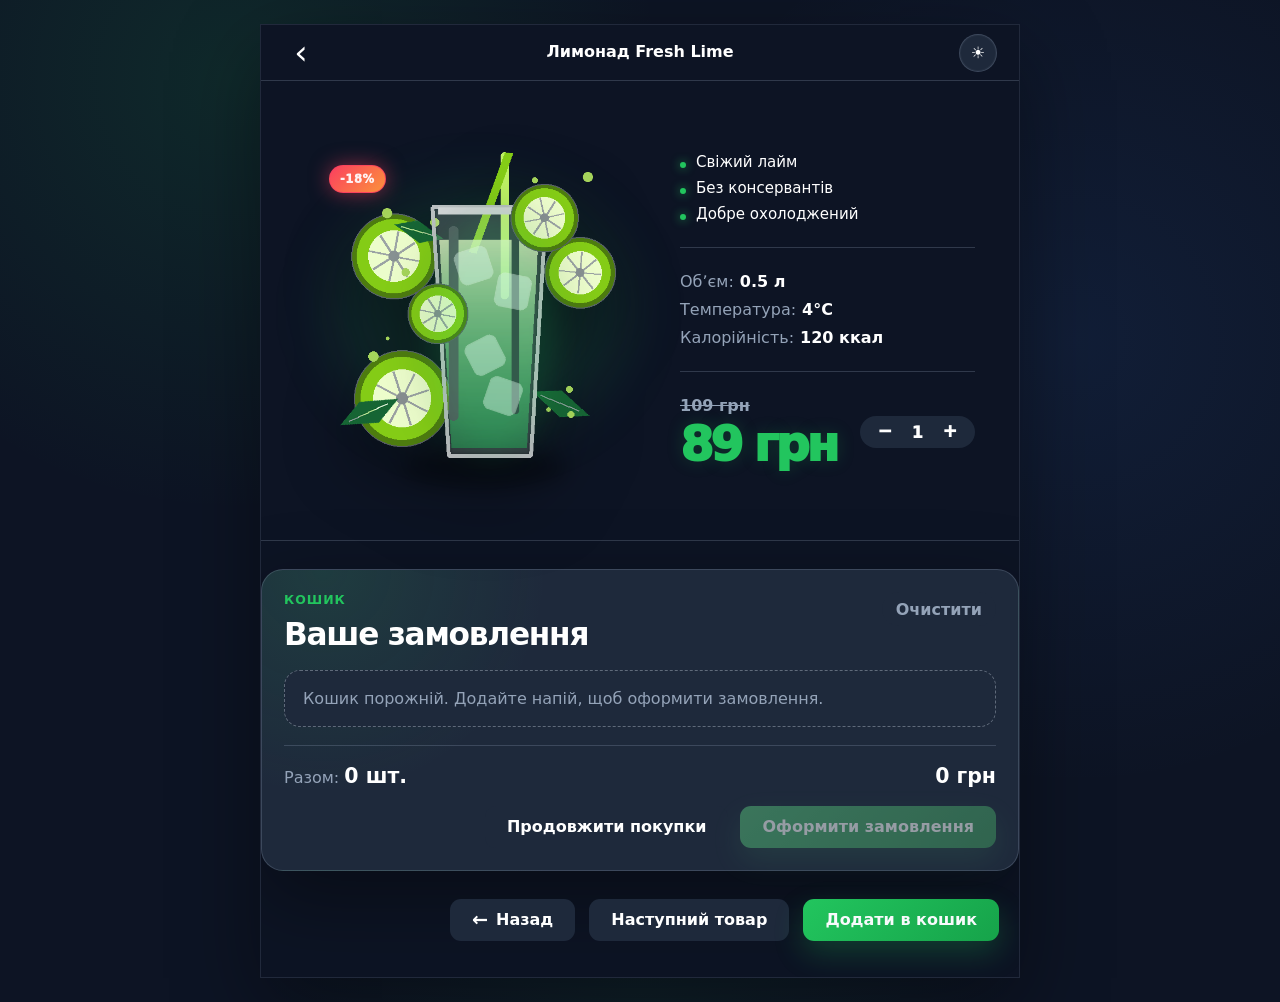
==== commit 49bd3590: "add more product to buy" ====
--- a/cart.html
+++ b/cart.html
@@ -3,7 +3,7 @@
   <head>
     <meta charset="UTF-8" />
     <meta name="viewport" content="width=device-width, initial-scale=1.0" />
-    <title>DrinkUp — товар</title>
+    <title>DrinkUp — товар і кошик</title>
     <link rel="stylesheet" href="style.css" />
     <script src="script.js" defer></script>
   </head>
@@ -72,6 +72,42 @@
             </div>
           </div>
         </section>
+
+        <section class="cart-panel" aria-labelledby="cartTitle">
+          <div class="cart-panel-header">
+            <div>
+              <span class="section-kicker">Кошик</span>
+              <h2 id="cartTitle">Ваше замовлення</h2>
+            </div>
+
+            <button class="cart-clear" type="button" data-clear-cart>
+              Очистити
+            </button>
+          </div>
+
+          <div class="cart-items" id="cartItems" aria-live="polite"></div>
+          <p class="empty-cart" id="emptyCart">
+            Кошик порожній. Додайте напій, щоб оформити замовлення.
+          </p>
+
+          <div class="cart-total-line">
+            <span>Разом: <strong id="cartCount">0 шт.</strong></span>
+            <strong id="cartTotal">0 грн</strong>
+          </div>
+
+          <div class="cart-panel-actions">
+            <a class="btn btn-secondary" href="catalog.html"
+              >Продовжити покупки</a
+            >
+            <a
+              class="btn btn-primary"
+              href="checkout.html"
+              id="checkoutBtn"
+              data-checkout-link
+              >Оформити замовлення</a
+            >
+          </div>
+        </section>
       </main>
 
       <footer class="bottom-actions">
@@ -82,7 +118,7 @@
           Наступний товар
         </button>
         <button class="btn btn-primary" type="button" id="orderBtn">
-          Замовити
+          Додати в кошик
         </button>
       </footer>
     </div>
--- a/style.css
+++ b/style.css
@@ -41,13 +41,13 @@
 }
 
 body.light-theme {
-  --bg-main: #f8fafc; /* Світлий мʼякий фон сайту */
-  --bg-card: #ffffff; /* Чисто білі картки */
-  --bg-header: #ffffff; /* Білий хедер */
-  --text-primary: #0f172a; /* Контрастний темний текст */
-  --text-secondary: #475569; /* Темно-сірий текст описів */
-  --text-muted: #94a3b8; /* Сіра зачеркнута ціна */
-  --btn-secondary: #e2e8f0; /* Світлі плашки для кнопок/тегів */
+  --bg-main: #f8fafc;
+  --bg-card: #ffffff;
+  --bg-header: #ffffff;
+  --text-primary: #0f172a;
+  --text-secondary: #475569;
+  --text-muted: #94a3b8;
+  --btn-secondary: #e2e8f0;
 
   --line: rgba(15, 23, 42, 0.13);
   --line-strong: rgba(15, 23, 42, 0.22);
@@ -1911,3 +1911,393 @@
 .product-content {
   color: var(--text-primary);
 }
+
+/* =========================================================
+   Multi-item cart fixes
+   ========================================================= */
+
+.cart-panel {
+  width: min(100%, 980px);
+  margin: 28px auto 0;
+  padding: 22px;
+  border: 1px solid var(--line);
+  border-radius: var(--radius-lg);
+  background:
+    radial-gradient(
+      circle at 8% 0%,
+      rgba(34, 197, 94, 0.12),
+      transparent 14rem
+    ),
+    var(--bg-card);
+  color: var(--text-primary);
+  box-shadow: var(--shadow);
+}
+
+.cart-panel-header,
+.checkout-summary-header {
+  display: flex;
+  align-items: flex-start;
+  justify-content: space-between;
+  gap: 16px;
+  margin-bottom: 18px;
+}
+
+.cart-panel-header h2,
+.checkout-summary-header h2 {
+  margin: 3px 0 0;
+  color: var(--text-primary);
+  font-size: clamp(1.35rem, 3vw, 1.95rem);
+  letter-spacing: -0.04em;
+}
+
+.cart-clear,
+.cart-remove {
+  border: 0;
+  cursor: pointer;
+  color: var(--text-secondary);
+  background: var(--btn-secondary);
+  transition:
+    color 0.2s ease,
+    background-color 0.2s ease,
+    box-shadow 0.2s ease,
+    transform 0.2s ease;
+}
+
+.cart-clear {
+  min-height: 34px;
+  padding: 0 14px;
+  border-radius: 999px;
+  font-weight: 800;
+}
+
+.cart-clear:hover,
+.cart-remove:hover {
+  color: var(--accent-green);
+  box-shadow: 0 0 18px rgba(34, 197, 94, 0.22);
+  transform: translateY(-1px);
+}
+
+.cart-items {
+  display: grid;
+  gap: 14px;
+}
+
+.cart-item {
+  display: grid;
+  grid-template-columns: 88px 1fr;
+  gap: 16px;
+  padding: 14px;
+  border: 1px solid var(--line);
+  border-radius: 18px;
+  background: color-mix(in srgb, var(--bg-card) 86%, var(--accent-green) 14%);
+}
+
+.cart-item-image {
+  width: 88px;
+  height: 88px;
+  padding: 8px;
+  border-radius: 16px;
+  object-fit: contain;
+  background: var(--btn-secondary);
+}
+
+.cart-item-content {
+  display: grid;
+  gap: 12px;
+  min-width: 0;
+}
+
+.cart-item-top,
+.cart-item-bottom {
+  display: flex;
+  align-items: center;
+  justify-content: space-between;
+  gap: 14px;
+}
+
+.cart-item h3 {
+  margin: 0 0 4px;
+  color: var(--text-primary);
+  font-size: 1rem;
+  line-height: 1.25;
+}
+
+.cart-item p {
+  margin: 0;
+  color: var(--text-secondary);
+  font-size: 0.88rem;
+}
+
+.cart-remove {
+  flex: 0 0 auto;
+  width: 30px;
+  height: 30px;
+  display: inline-flex;
+  align-items: center;
+  justify-content: center;
+  border-radius: 50%;
+  font-size: 1.2rem;
+  line-height: 1;
+}
+
+.cart-price-stack {
+  display: grid;
+  gap: 2px;
+  color: var(--text-primary);
+}
+
+.cart-old-price {
+  color: var(--text-muted);
+  font-size: 0.78rem;
+  font-weight: 800;
+  text-decoration: line-through;
+}
+
+.cart-subtotal {
+  display: grid;
+  gap: 2px;
+  text-align: right;
+}
+
+.cart-subtotal span {
+  color: var(--text-secondary);
+  font-size: 0.78rem;
+}
+
+.cart-subtotal strong,
+.cart-price-stack strong {
+  color: var(--text-primary);
+}
+
+.empty-cart {
+  margin: 0;
+  padding: 18px;
+  border: 1px dashed var(--line-strong);
+  border-radius: 16px;
+  color: var(--text-secondary);
+  background: var(--btn-secondary);
+}
+
+.empty-cart[hidden] {
+  display: none;
+}
+
+.cart-total-line {
+  display: flex;
+  align-items: center;
+  justify-content: space-between;
+  gap: 16px;
+  margin-top: 18px;
+  padding-top: 18px;
+  border-top: 1px solid var(--line);
+  color: var(--text-secondary);
+}
+
+.cart-total-line strong {
+  color: var(--text-primary);
+  font-size: 1.28rem;
+}
+
+.cart-panel-actions {
+  display: flex;
+  justify-content: flex-end;
+  gap: 12px;
+  margin-top: 18px;
+  flex-wrap: wrap;
+}
+
+.btn.is-disabled,
+.btn:disabled,
+button:disabled {
+  cursor: not-allowed;
+  opacity: 0.55;
+  pointer-events: none;
+  filter: grayscale(0.4);
+}
+
+.checkout-cart-items .cart-item {
+  grid-template-columns: 70px 1fr;
+}
+
+.checkout-cart-items .cart-item-image {
+  width: 70px;
+  height: 70px;
+}
+
+.toast {
+  position: fixed;
+  left: 50%;
+  bottom: 24px;
+  z-index: 1000;
+  max-width: calc(100vw - 32px);
+  padding: 12px 16px;
+  border: 1px solid rgba(34, 197, 94, 0.42);
+  border-radius: 999px;
+  color: var(--text-primary);
+  background: var(--bg-card);
+  box-shadow:
+    0 12px 34px rgba(0, 0, 0, 0.25),
+    0 0 24px rgba(34, 197, 94, 0.18);
+  opacity: 0;
+  transform: translate(-50%, 14px);
+  pointer-events: none;
+  transition:
+    opacity 0.2s ease,
+    transform 0.2s ease;
+}
+
+.toast.is-visible {
+  opacity: 1;
+  transform: translate(-50%, 0);
+}
+
+body.light-theme .cart-panel,
+body.light-theme .cart-item,
+body.light-theme .empty-cart,
+body.light-theme .toast {
+  background: var(--bg-card);
+}
+
+@media (max-width: 720px) {
+  .cart-panel {
+    padding: 18px;
+  }
+
+  .cart-item,
+  .checkout-cart-items .cart-item {
+    grid-template-columns: 66px 1fr;
+    gap: 12px;
+  }
+
+  .cart-item-image,
+  .checkout-cart-items .cart-item-image {
+    width: 66px;
+    height: 66px;
+  }
+
+  .cart-item-bottom {
+    align-items: flex-start;
+    flex-direction: column;
+  }
+
+  .cart-subtotal {
+    width: 100%;
+    text-align: left;
+  }
+
+  .cart-panel-header,
+  .checkout-summary-header,
+  .cart-total-line {
+    align-items: flex-start;
+    flex-direction: column;
+  }
+
+  .cart-panel-actions,
+  .bottom-actions {
+    justify-content: stretch;
+  }
+
+  .cart-panel-actions .btn,
+  .bottom-actions .btn,
+  .bottom-actions button {
+    flex: 1 1 100%;
+  }
+}
+
+/* =========================================================
+   Icon alignment fixes
+   Центруємо всі круглі кнопки та SVG-іконки через Flexbox,
+   щоб стрілки, хрестики й соціальні іконки не зʼїжджали вниз.
+   ========================================================= */
+
+.card-action,
+.cart-remove,
+.quantity-btn,
+.theme-toggle,
+.icon-back,
+.socials a {
+  display: inline-flex;
+  align-items: center;
+  justify-content: center;
+  align-content: center;
+  padding: 0;
+  line-height: 1;
+  text-align: center;
+  vertical-align: middle;
+}
+
+.card-action {
+  width: 38px;
+  height: 38px;
+  min-width: 38px;
+  min-height: 38px;
+  border-radius: 12px;
+}
+
+.card-action-icon {
+  display: block;
+  width: 18px;
+  height: 18px;
+  flex: 0 0 18px;
+  margin: 0;
+  pointer-events: none;
+}
+
+.cart-remove {
+  width: 32px;
+  height: 32px;
+  min-width: 32px;
+  min-height: 32px;
+  border-radius: 50%;
+  font-size: 0;
+}
+
+.cart-remove-icon {
+  display: block;
+  width: 15px;
+  height: 15px;
+  flex: 0 0 15px;
+  margin: 0;
+  pointer-events: none;
+}
+
+.quantity-btn {
+  width: 34px;
+  height: 34px;
+  min-width: 34px;
+  min-height: 34px;
+  font-size: 1.1rem;
+  line-height: 1;
+}
+
+.quantity.small .quantity-btn {
+  width: 30px;
+  height: 30px;
+  min-width: 30px;
+  min-height: 30px;
+}
+
+.socials a {
+  width: 40px;
+  height: 40px;
+  min-width: 40px;
+  min-height: 40px;
+  border-radius: 50%;
+}
+
+.socials a svg,
+.theme-toggle svg,
+.icon-back svg {
+  display: block;
+  flex: 0 0 auto;
+  margin: 0;
+  pointer-events: none;
+  /* vertical-align: middle; */
+}
+
+.socials a i,
+.card-action i,
+.cart-remove i {
+  margin: 0;
+  line-height: 1;
+}
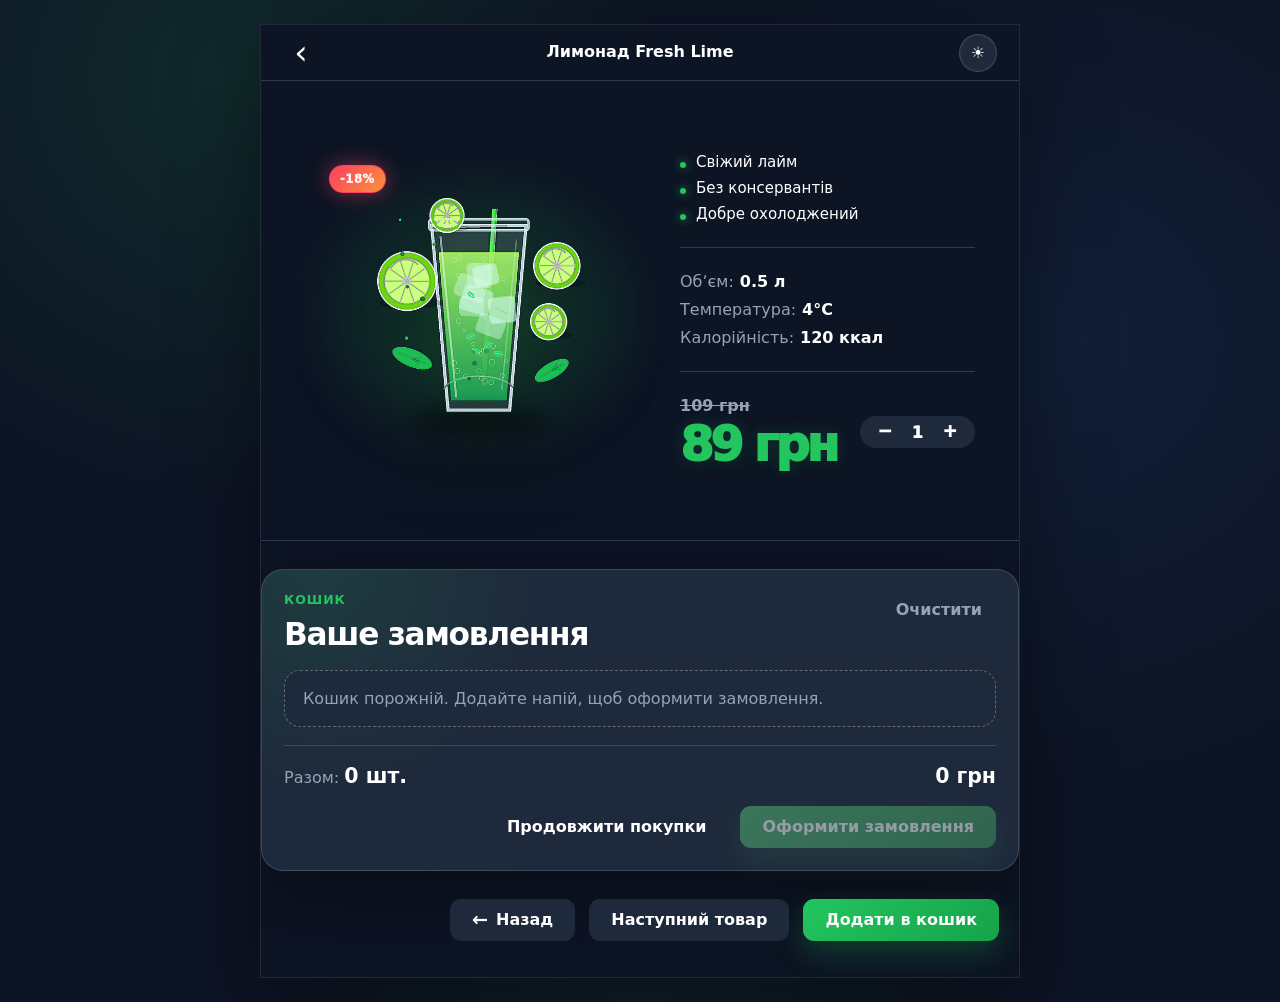
==== commit d0311ce5: "final" ====
--- a/cart.html
+++ b/cart.html
@@ -3,7 +3,8 @@
   <head>
     <meta charset="UTF-8" />
     <meta name="viewport" content="width=device-width, initial-scale=1.0" />
-    <title>DrinkUp — товар і кошик</title>
+    <title>DrinkUp - cash</title>
+    <link rel="icon" type="image/svg+xml" href="assets/favicon.svg" />
     <link rel="stylesheet" href="style.css" />
     <script src="script.js" defer></script>
   </head>
@@ -12,8 +13,9 @@
       <header class="top-panel">
         <a
           class="icon-back"
-          href="catalog.html"
-          aria-label="Повернутися до каталогу"
+          href="index.html"
+          data-smart-back
+          aria-label="Повернутися назад"
           >‹</a
         >
         <strong id="productTitle">Лимонад Fresh Lime</strong>
@@ -111,7 +113,7 @@
       </main>
 
       <footer class="bottom-actions">
-        <a class="btn btn-secondary" href="catalog.html"
+        <a class="btn btn-secondary" href="index.html" data-smart-back
           ><span class="arrow-left">←</span> Назад</a
         >
         <button class="btn btn-secondary" type="button" id="nextProductBtn">
--- a/style.css
+++ b/style.css
@@ -14,6 +14,7 @@
   --red: #fb3f5f;
   --danger: #fb7185;
   --line: rgba(148, 163, 184, 0.26);
+  --divider-line: rgba(148, 163, 184, 0.22);
   --line-strong: rgba(203, 213, 225, 0.38);
   --green-soft: rgba(34, 197, 94, 0.18);
   --shadow: 0 28px 80px rgba(0, 0, 0, 0.38);
@@ -50,6 +51,7 @@
   --btn-secondary: #e2e8f0;
 
   --line: rgba(15, 23, 42, 0.13);
+  --divider-line: rgba(15, 23, 42, 0.16);
   --line-strong: rgba(15, 23, 42, 0.22);
   --green-soft: rgba(34, 197, 94, 0.14);
   --shadow: 0 24px 70px rgba(15, 23, 42, 0.14);
@@ -536,6 +538,14 @@
   color: var(--green);
 }
 
+.section-divider {
+  width: calc(100% - 56px);
+  height: 1px;
+  margin: 36px 28px 0;
+  border: 0;
+  border-top: 1px solid var(--divider-line);
+}
+
 .footer {
   display: flex;
   align-items: flex-end;
@@ -689,14 +699,25 @@
   font-weight: 800;
 }
 
+.type-filter-panel,
 .filter-panel {
   display: flex;
   gap: 10px;
-  padding: 22px 32px 0;
+  padding-left: 32px;
+  padding-right: 32px;
   overflow-x: auto;
   scrollbar-width: thin;
 }
 
+.type-filter-panel {
+  padding-top: 22px;
+}
+
+.filter-panel {
+  padding-top: 12px;
+}
+
+.type-chip,
 .filter-chip {
   min-height: 38px;
   padding: 0 16px;
@@ -712,6 +733,8 @@
     box-shadow 0.2s ease;
 }
 
+.type-chip:hover,
+.type-chip.is-active,
 .filter-chip:hover,
 .filter-chip.is-active {
   color: var(--text-primary);
@@ -785,7 +808,7 @@
 .product-card-image img {
   position: static;
   display: block;
-  width: min(82%, 180px);
+  width: min(88%, 190px);
   max-width: 100%;
   height: 170px;
   object-fit: contain;
@@ -1386,6 +1409,7 @@
     min-height: 96px;
   }
 
+  .type-filter-panel,
   .filter-panel {
     padding-left: 22px;
     padding-right: 22px;
@@ -1400,6 +1424,11 @@
   .footer {
     align-items: flex-start;
     flex-direction: column;
+  }
+
+  .section-divider {
+    width: calc(100% - 40px);
+    margin: 34px 20px 0;
   }
 
   .product-content {
@@ -1701,6 +1730,7 @@
 input,
 select,
 .card-action,
+.type-chip,
 .filter-chip,
 .socials a,
 .icon-back,
@@ -1728,7 +1758,8 @@
   background: var(--btn-secondary);
 }
 
-body.light-theme .category-pill {
+body.light-theme .category-pill,
+body.light-theme .type-chip {
   color: var(--text-secondary);
   background: var(--btn-secondary);
 }
@@ -1879,6 +1910,7 @@
 
 .product-card-image,
 .category-pill,
+.type-chip,
 .filter-chip,
 .btn-secondary,
 .quantity,
@@ -1892,6 +1924,7 @@
 }
 
 .category-pill,
+.type-chip:not(.is-active),
 .filter-chip:not(.is-active),
 .socials a,
 .back-inline,
